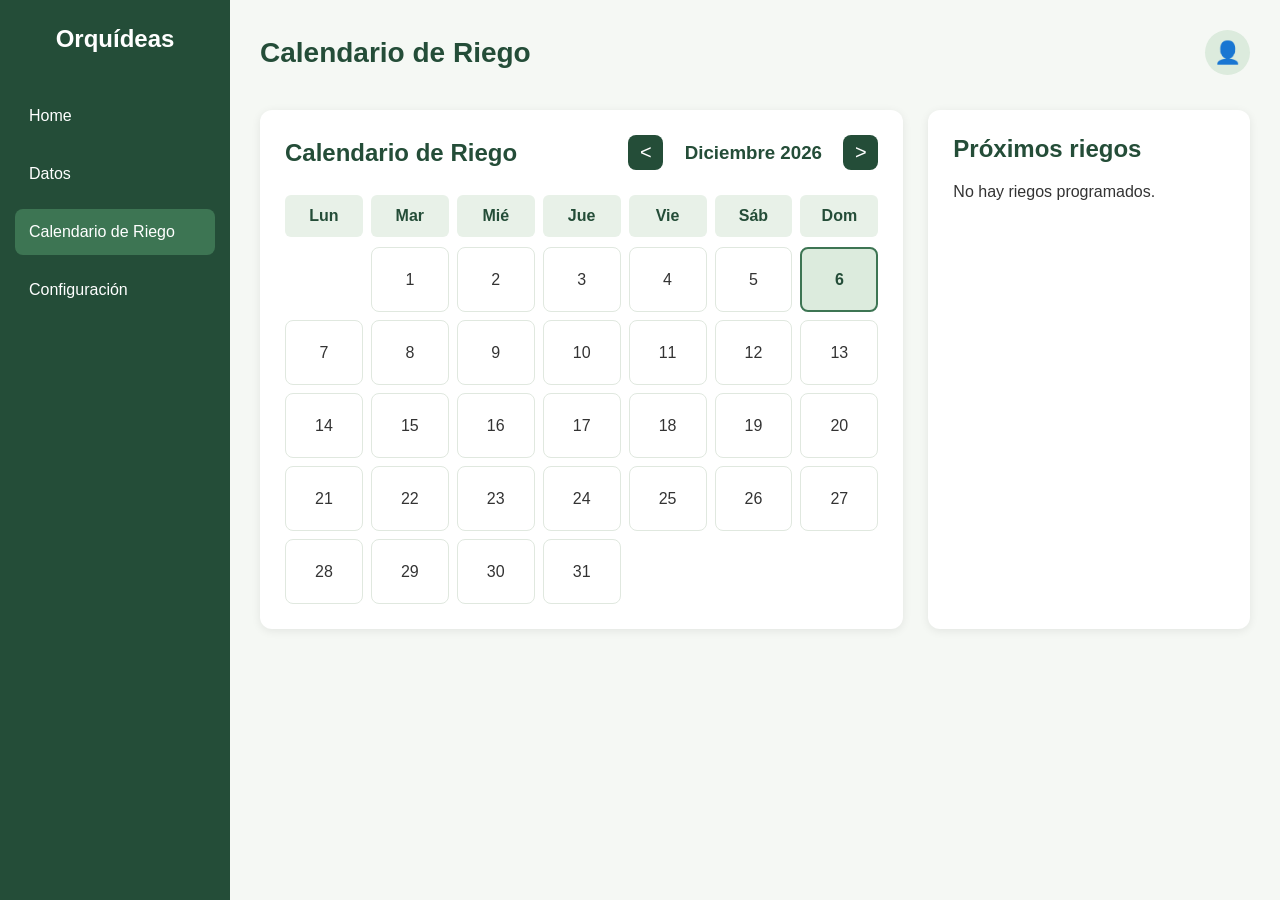
==== index.html @ d7d9ef20 "primera version del calendario de orquideas" ====
<!DOCTYPE html>
<html lang="es">
<head>
    <meta charset="UTF-8">
    <meta name="viewport" content="width=device-width, initial-scale=1.0">

    <title>Calendario de Riego</title>

    <link rel="stylesheet" href="styles.css">
</head>

<body>

    <div class="contenedor">

        <!-- MENU LATERAL -->
        <aside class="menu-lateral">

            <h2>Orquídeas</h2>

            <nav>
                <a href="#">Home</a>
                <a href="#">Datos</a>
                <a href="#" class="activo">Calendario de Riego</a>
                <a href="#">Configuración</a>
            </nav>

        </aside>


        <!-- CONTENIDO PRINCIPAL -->
        <main class="contenido">

            <header class="encabezado">

                <h1>Calendario de Riego</h1>

                <div class="perfil">
                    <span>👤</span>
                </div>

            </header>


            <!-- SECCION DEL CALENDARIO -->
            <section class="contenido-calendario">

                <div class="calendario">

                    <div class="calendario-encabezado">

                        <h2>Calendario de Riego</h2>

                        <div class="navegacion-mes">

                            <button id="mesAnterior">&lt;</button>

                            <h3 id="mesActual"></h3>

                            <button id="mesSiguiente">&gt;</button>

                        </div>

                    </div>


                    <!-- DIAS DE LA SEMANA -->
                    <div class="dias-semana">

                        <div>Lun</div>
                        <div>Mar</div>
                        <div>Mié</div>
                        <div>Jue</div>
                        <div>Vie</div>
                        <div>Sáb</div>
                        <div>Dom</div>

                    </div>


                    <!-- DIAS DEL MES -->
                    <div id="diasCalendario" class="dias-calendario">

                    </div>

                </div>


                <!-- PANEL DE PROXIMOS RIEGOS -->
                <div class="proximos-riegos">

                    <h2>Próximos riegos</h2>

                    <div id="listaRiegos">

                        <p>No hay riegos programados.</p>

                    </div>

                </div>

            </section>


            <!-- VENTANA PARA PROGRAMAR EL RIEGO -->
            <div id="modalRiego" class="modal">

                <div class="modal-contenido">

                    <!-- ENCABEZADO DEL MODAL -->
                    <div class="modal-encabezado">

                        <h2>Programar riego</h2>

                        <button
                            id="cerrarModal"
                            class="cerrar-modal"
                            type="button">
                            &times;
                        </button>

                    </div>


                    <!-- FECHA SELECCIONADA -->
                    <p id="fechaSeleccionada"></p>


                    <!-- SELECCIONAR HORA -->
                    <label for="horaRiego">
                        Seleccionar hora de riego:
                    </label>

                    <input
                        type="time"
                        id="horaRiego"
                    >


                    <!-- BOTONES DEL MODAL -->
                    <div class="modal-botones">

                        <button
                            id="eliminarRiego"
                            class="btn-eliminar"
                            type="button">
                            Eliminar
                        </button>

                        <button
                            id="cancelarRiego"
                            class="btn-cancelar"
                            type="button">
                            Cancelar
                        </button>

                        <button
                            id="guardarRiego"
                            class="btn-guardar"
                            type="button">
                            Guardar riego
                        </button>

                    </div>

                </div>

            </div>

        </main>

    </div>


    <!-- ARCHIVO JAVASCRIPT -->
    <script src="calendario.js"></script>

</body>
</html>
---- styles.css ----
/* =====================================
   CONFIGURACION GENERAL
===================================== */

* {
    margin: 0;
    padding: 0;
    box-sizing: border-box;
}

body {
    font-family: Arial, sans-serif;
    background-color: #f5f8f4;
    color: #333;
}


/* =====================================
   CONTENEDOR PRINCIPAL
===================================== */

.contenedor {
    display: flex;
    min-height: 100vh;
}


/* =====================================
   MENU LATERAL
===================================== */

.menu-lateral {
    width: 230px;
    background-color: #244d38;
    color: white;
    padding: 25px 15px;
    flex-shrink: 0;
}

.menu-lateral h2 {
    text-align: center;
    margin-bottom: 40px;
}

.menu-lateral nav {
    display: flex;
    flex-direction: column;
    gap: 12px;
}

.menu-lateral a {
    text-decoration: none;
    color: white;
    padding: 14px;
    border-radius: 8px;
    transition: 0.3s;
}

.menu-lateral a:hover,
.menu-lateral a.activo {
    background-color: #3d7553;
}


/* =====================================
   CONTENIDO PRINCIPAL
===================================== */

.contenido {
    flex: 1;
    padding: 30px;
    min-width: 0;
}


/* =====================================
   ENCABEZADO
===================================== */

.encabezado {
    display: flex;
    justify-content: space-between;
    align-items: center;
    margin-bottom: 35px;
}

.encabezado h1 {
    color: #244d38;
    font-size: 28px;
}

.perfil {
    width: 45px;
    height: 45px;
    background-color: #dcebdd;
    border-radius: 50%;
    display: flex;
    justify-content: center;
    align-items: center;
    font-size: 22px;
}


/* =====================================
   SECCION DEL CALENDARIO
===================================== */

.contenido-calendario {
    display: grid;
    grid-template-columns: 2fr 1fr;
    gap: 25px;
}

.calendario,
.proximos-riegos {
    background-color: white;
    padding: 25px;
    border-radius: 12px;
    box-shadow: 0 2px 10px rgba(0,0,0,0.08);
    min-height: 300px;
}

.calendario h2,
.proximos-riegos h2 {
    color: #244d38;
    margin-bottom: 20px;
}


/* =====================================
   ENCABEZADO DEL CALENDARIO
===================================== */

.calendario-encabezado {
    display: flex;
    justify-content: space-between;
    align-items: center;
    margin-bottom: 25px;
    flex-wrap: wrap;
    gap: 15px;
}

.calendario-encabezado h2 {
    margin-bottom: 0;
}

.navegacion-mes {
    display: flex;
    align-items: center;
    gap: 15px;
}

.navegacion-mes h3 {
    color: #244d38;
    min-width: 150px;
    text-align: center;
}

.navegacion-mes button {
    width: 35px;
    height: 35px;
    border: none;
    border-radius: 8px;
    background-color: #244d38;
    color: white;
    font-size: 20px;
    cursor: pointer;
    transition: 0.3s;
}

.navegacion-mes button:hover {
    background-color: #3d7553;
}


/* =====================================
   DIAS DE LA SEMANA
===================================== */

.dias-semana {
    display: grid;
    grid-template-columns: repeat(7, 1fr);
    gap: 8px;
    margin-bottom: 10px;
}

.dias-semana div {
    text-align: center;
    padding: 12px 5px;
    font-weight: bold;
    color: #244d38;
    background-color: #e8f1e8;
    border-radius: 6px;
}


/* =====================================
   CUADRICULA DEL CALENDARIO
===================================== */

.dias-calendario {
    display: grid;
    grid-template-columns: repeat(7, 1fr);
    gap: 8px;
}

.dia {
    min-height: 65px;
    display: flex;
    justify-content: center;
    align-items: center;
    border: 1px solid #e0e8df;
    border-radius: 8px;
    background-color: white;
    cursor: pointer;
    transition: 0.2s;
    position: relative;
}

.dia:hover {
    background-color: #e8f1e8;
    border-color: #3d7553;
}

.dia.vacio {
    border: none;
    background-color: transparent;
    cursor: default;
}

.dia.hoy {
    background-color: #dcebdd;
    border: 2px solid #3d7553;
    color: #244d38;
    font-weight: bold;
}


/* =====================================
   VENTANA EMERGENTE (MODAL)
===================================== */

.modal {
    display: none;
    position: fixed;
    z-index: 1000;
    inset: 0;
    background-color: rgba(0, 0, 0, 0.5);
    justify-content: center;
    align-items: center;
    padding: 15px;
}

.modal-contenido {
    background-color: white;
    width: 100%;
    max-width: 420px;
    padding: 25px;
    border-radius: 14px;
    box-shadow: 0 5px 20px rgba(0, 0, 0, 0.2);
}

.modal-encabezado {
    display: flex;
    justify-content: space-between;
    align-items: center;
    margin-bottom: 20px;
}

.modal-encabezado h2 {
    color: #244d38;
    margin-bottom: 0;
}

.cerrar-modal {
    border: none;
    background: none;
    font-size: 28px;
    cursor: pointer;
    color: #555;
}

.modal-contenido p {
    margin-bottom: 20px;
    color: #555;
}

.modal-contenido label {
    display: block;
    margin-bottom: 8px;
    font-weight: bold;
}

.modal-contenido input {
    width: 100%;
    padding: 12px;
    border: 1px solid #ccc;
    border-radius: 8px;
    font-size: 16px;
    margin-bottom: 20px;
}


/* =====================================
   BOTONES DEL MODAL
===================================== */

.modal-botones {
    display: flex;
    justify-content: flex-end;
    gap: 10px;
}

.modal-botones button {
    padding: 11px 16px;
    border: none;
    border-radius: 7px;
    cursor: pointer;
    transition: 0.3s;
}

.btn-cancelar {
    background-color: #eeeeee;
    color: #333;
}

.btn-cancelar:hover {
    background-color: #dddddd;
}

.btn-guardar {
    background-color: #244d38;
    color: white;
}

.btn-guardar:hover {
    background-color: #3d7553;
}


/* =====================================
   DIAS CON RIEGO PROGRAMADO
===================================== */

.dia.programado {
    background-color: #e1f1e3;
    border: 2px solid #3d7553;
    color: #244d38;
    font-weight: bold;
}

.dia.programado::after {
    content: "";
    width: 7px;
    height: 7px;
    background-color: #3d7553;
    border-radius: 50%;
    position: absolute;
    bottom: 6px;
}


/* =====================================
   LISTA DE PROXIMOS RIEGOS
===================================== */

.riego-item {
    padding: 12px;
    margin-bottom: 10px;
    background-color: #e8f1e8;
    border-radius: 8px;
    border-left: 4px solid #3d7553;
}

.riego-item strong {
    display: block;
    color: #244d38;
    margin-bottom: 5px;
}

.riego-item span {
    font-size: 13px;
    color: #555;
}


/* =====================================
   ADAPTACION A PANTALLAS PEQUEÑAS
===================================== */

@media (max-width: 600px) {

    .contenedor {
        flex-direction: column;
    }

    .menu-lateral {
        width: 100%;
    }

    .contenido-calendario {
        grid-template-columns: 1fr;
    }

    .contenido {
        padding: 15px;
    }

    .dia {
        min-height: 45px;
    }

    .dias-semana,
    .dias-calendario {
        gap: 4px;
    }

    .calendario-encabezado {
        flex-direction: column;
        align-items: flex-start;
    }

}
/* BOTON ELIMINAR RIEGO */

.btn-eliminar {
    background-color: #f8dddd;
    color: #a52a2a;
    padding: 11px 16px;
    border: none;
    border-radius: 7px;
    cursor: pointer;
    transition: 0.3s;
}

.btn-eliminar:hover {
    background-color: #edc2c2;
}

/* OCULTAR BOTON CUANDO NO EXISTE UN RIEGO */

.btn-eliminar.oculto {
    display: none;
}
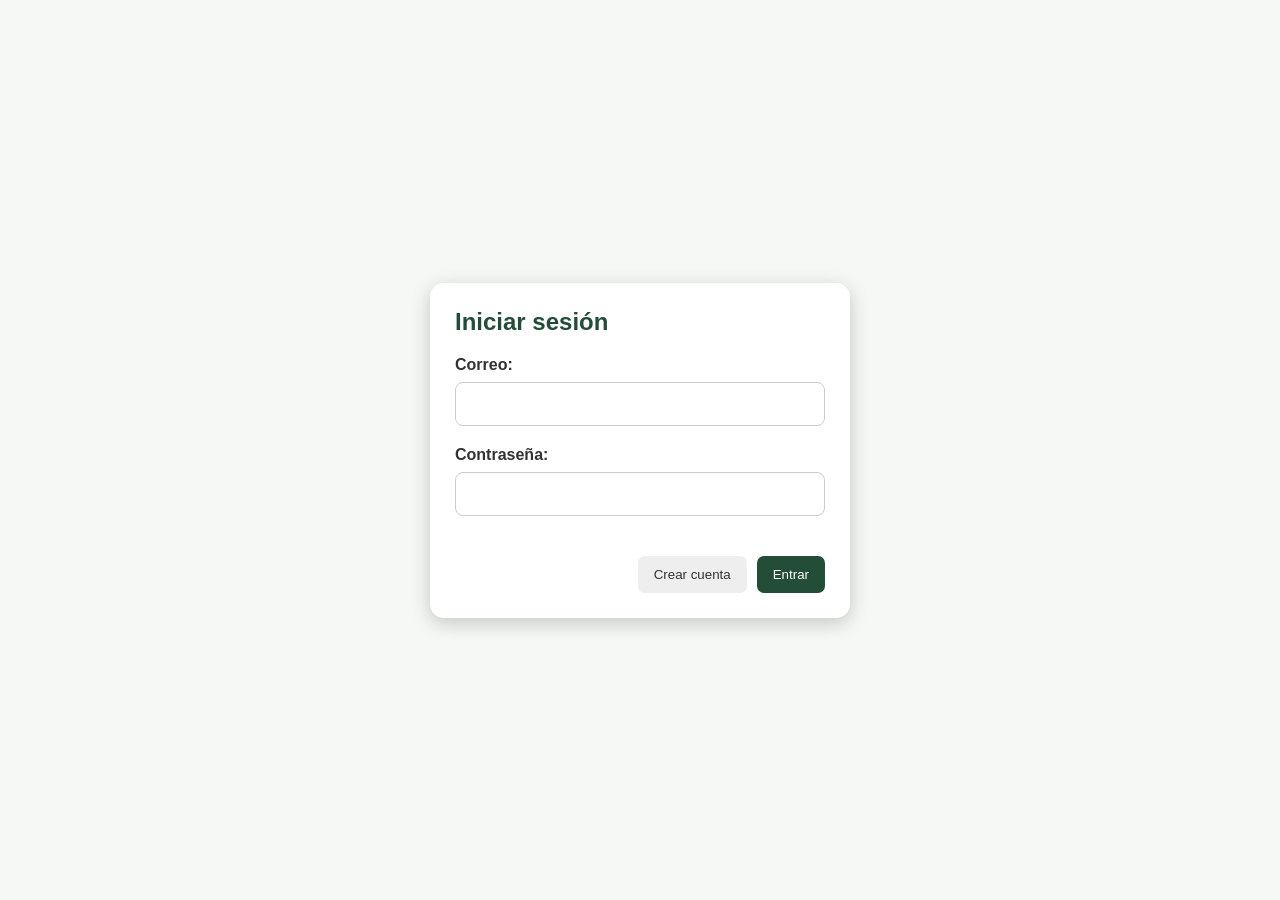
==== commit 444dbab7: "Conecta login, calendario y Home con RiegoBackend - api.js: cliente compartido (token Bearer, errore" ====
--- a/index.html
+++ b/index.html
@@ -20,10 +20,13 @@
             <h2>Orquídeas</h2>
 
             <nav>
-                <a href="#">Home</a>
-                <a href="#">Datos</a>
-                <a href="#" class="activo">Calendario de Riego</a>
-                <a href="#">Configuración</a>
+                 <a href="Home/home.html">Home</a>
+
+                 <a href="Datos/datos.html">Datos</a>
+
+                 <a href="index.html" class="activo">Calendario de Riego</a>
+
+                 <a href="Configuracion/configuracion.html"> Configuración</a>
             </nav>
 
         </aside>
@@ -127,6 +130,10 @@
                     <p id="fechaSeleccionada"></p>
 
 
+                    <!-- RIEGOS YA PROGRAMADOS ESE DIA (clic para editar) -->
+                    <div id="riegosDelDia"></div>
+
+
                     <!-- SELECCIONAR HORA -->
                     <label for="horaRiego">
                         Seleccionar hora de riego:
@@ -174,6 +181,8 @@
 
 
     <!-- ARCHIVO JAVASCRIPT -->
+    <script src="api.js"></script>
+
     <script src="calendario.js"></script>
 
 </body>
--- a/styles.css
+++ b/styles.css
@@ -443,3 +443,16 @@
 .btn-eliminar.oculto {
     display: none;
 }
+
+
+/* =====================================
+   RIEGOS DEL DIA (MODAL)
+===================================== */
+
+#riegosDelDia .riego-item {
+    cursor: pointer;
+}
+
+#riegosDelDia .riego-item.seleccionado {
+    background-color: #c9e2cc;
+}
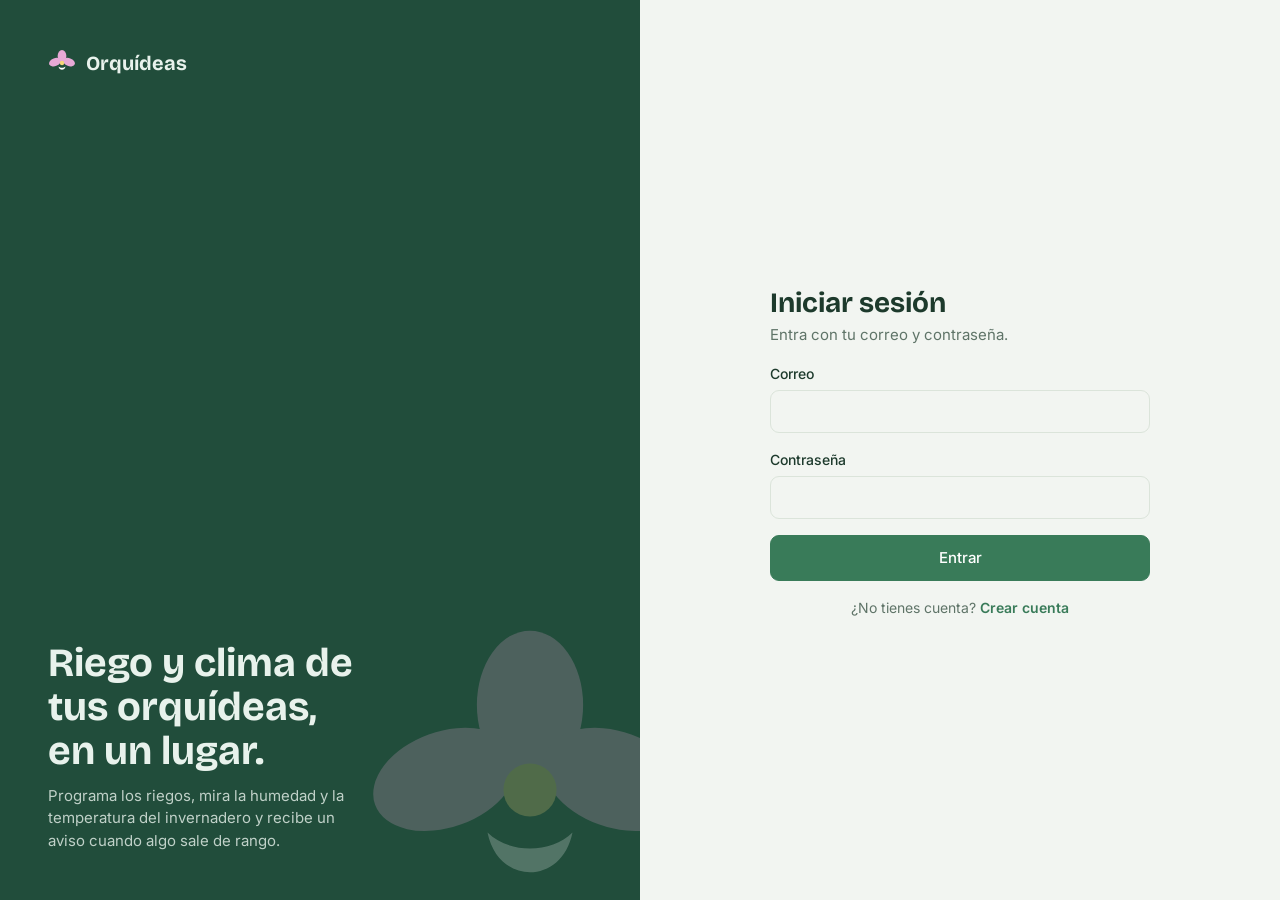
==== commit 0df80034: "104 rondas 1–2: marco visual del rediseño (T01–T07) Sistema visual en styles.css (paleta clara y osc" ====
--- a/index.html
+++ b/index.html
@@ -6,43 +6,59 @@
     <meta name="viewport" content="width=device-width, initial-scale=1.0">
 
     <title>Calendario de Riego</title>
+    <!-- Tipografías del rediseño; sin red, las del sistema (spec 104 FR-1.c) -->
+    <link rel="preconnect" href="https://fonts.googleapis.com">
+    <link rel="preconnect" href="https://fonts.gstatic.com" crossorigin>
+    <link rel="stylesheet" href="https://fonts.googleapis.com/css2?family=Bricolage+Grotesque:wght@500;700&family=Inter:wght@400;500;600&display=swap">
+
 
     <link rel="stylesheet" href="styles.css">
 </head>
 
 <body>
 
-    <div class="contenedor">
-
-        <!-- MENU LATERAL -->
-        <aside class="menu-lateral">
-
-            <h2>Orquídeas</h2>
-
-            <nav>
-                 <a href="Home/home.html">Home</a>
-
-                 <a href="Datos/datos.html">Datos</a>
-
-                 <a href="index.html" class="activo">Calendario de Riego</a>
-
-                 <a href="Configuracion/configuracion.html"> Configuración</a>
+    <div class="app">
+
+        <!-- BARRA LATERAL (spec 104 FR-2) -->
+        <aside class="sidebar">
+
+            <div class="logo">
+                <svg width="26" height="26" viewBox="0 0 32 32" aria-hidden="true">
+                    <g fill="#e7a9d6">
+                        <ellipse cx="16" cy="8" rx="5" ry="7"/>
+                        <ellipse cx="8" cy="15" rx="7" ry="4.5" transform="rotate(-20 8 15)"/>
+                        <ellipse cx="24" cy="15" rx="7" ry="4.5" transform="rotate(20 24 15)"/>
+                    </g>
+                    <path d="M12 20c1 5 7 5 8 0-2 2-6 2-8 0z" fill="#fff"/>
+                    <circle cx="16" cy="16" r="2.5" fill="#f6d77a"/>
+                </svg>
+                <span>Orquídeas</span>
+            </div>
+
+            <nav aria-label="Páginas">
+                <a href="Home/home.html">Home</a>
+                <a href="Datos/datos.html">Datos</a>
+                <a href="index.html" class="activo" aria-current="page">Calendario de Riego</a>
+                <a href="Configuracion/configuracion.html">Configuración</a>
             </nav>
 
+            <button type="button" class="salir">Cerrar sesión</button>
+
         </aside>
 
-
         <!-- CONTENIDO PRINCIPAL -->
-        <main class="contenido">
-
-            <header class="encabezado">
-
-                <h1>Calendario de Riego</h1>
-
-                <div class="perfil">
-                    <span>👤</span>
-                </div>
-
+        <main>
+        <div class="wrap">
+
+            <!-- ENCABEZADO (spec 104 FR-3); la campana la pone notificaciones.js -->
+            <header class="head">
+                <div>
+                    <h1>Calendario de riego</h1>
+                    <p>Programa, edita o elimina los riegos de tus orquídeas</p>
+                </div>
+                <div class="head-tools">
+                    <div class="avatar"><svg width="20" height="20" viewBox="0 0 24 24" fill="none" stroke="currentColor" stroke-width="2" stroke-linecap="round" aria-hidden="true"><circle cx="12" cy="8" r="4"/><path d="M4 21c0-4 4-6 8-6s8 2 8 6"/></svg></div>
+                </div>
             </header>
 
 
@@ -175,6 +191,7 @@
 
             </div>
 
+        </div>
         </main>
 
     </div>
@@ -183,6 +200,8 @@
     <!-- ARCHIVO JAVASCRIPT -->
     <script src="api.js"></script>
 
+    <script src="notificaciones.js"></script>
+
     <script src="calendario.js"></script>
 
 </body>
--- a/styles.css
+++ b/styles.css
@@ -1,6 +1,65 @@
-
-/* =====================================
-   CONFIGURACION GENERAL
+/* =====================================
+   SISTEMA VISUAL DEL REDISEÑO (spec 104)
+   Valores tomados de docs/rediseno-maqueta.html. Cada color es una
+   variable: el tema oscuro solo cambia las variables (FR-1.b).
+===================================== */
+
+:root {
+    --bg: #f2f5f1;
+    --surface: #ffffff;
+    --sunken: #e9efe8;
+    --line: #dbe4da;
+    --fg: #1d3a2c;
+    --muted: #5f7468;
+    --brand: #214d3b;
+    --brand-2: #397b59;
+    --on-brand: #ffffff;
+    --orchid: #a8508f;
+    --orchid-soft: #e7a9d6;
+    --band: rgba(57, 123, 89, 0.12);
+    --scrim: rgba(16, 30, 22, 0.45);
+
+    /* Estados (FR-1.d): verde en rango, rojo alto, azul bajo, ámbar advertencia */
+    --ok-bg: #e0f0e4;   --ok-fg: #276744;
+    --hot-bg: #fde5df;  --hot-fg: #b5412d;
+    --cold-bg: #e1edfa; --cold-fg: #356a9c;
+    --warn-bg: #fff0d9; --warn-fg: #94590f;
+
+    /* Sin las fuentes de Google, la del sistema (FR-1.c) */
+    --font-display: "Bricolage Grotesque", "Segoe UI", system-ui, sans-serif;
+    --font-body: "Inter", system-ui, -apple-system, "Segoe UI", sans-serif;
+    --radius: 14px;
+}
+
+@media (prefers-color-scheme: dark) {
+    :root:not([data-theme="light"]) {
+        --bg: #101a15; --surface: #17241d; --sunken: #1d2d25; --line: #2a3d33;
+        --fg: #e3eee6; --muted: #93a99b;
+        --brand: #0d1611; --brand-2: #5aa57d; --on-brand: #0d1611; --orchid: #d886c2;
+        --band: rgba(90, 165, 125, 0.16); --scrim: rgba(0, 0, 0, 0.6);
+        --ok-bg: #1d3b2a;   --ok-fg: #8fd4a8;
+        --hot-bg: #42221c;  --hot-fg: #f3a08f;
+        --cold-bg: #1c2e42; --cold-fg: #9cc4ec;
+        --warn-bg: #3d2e14; --warn-fg: #f0c27a;
+        color-scheme: dark;
+    }
+}
+
+/* La misma paleta oscura a mano (revisiones en vivo, plan §5) */
+:root[data-theme="dark"] {
+    --bg: #101a15; --surface: #17241d; --sunken: #1d2d25; --line: #2a3d33;
+    --fg: #e3eee6; --muted: #93a99b;
+    --brand: #0d1611; --brand-2: #5aa57d; --on-brand: #0d1611; --orchid: #d886c2;
+    --band: rgba(90, 165, 125, 0.16); --scrim: rgba(0, 0, 0, 0.6);
+    --ok-bg: #1d3b2a;   --ok-fg: #8fd4a8;
+    --hot-bg: #42221c;  --hot-fg: #f3a08f;
+    --cold-bg: #1c2e42; --cold-fg: #9cc4ec;
+    --warn-bg: #3d2e14; --warn-fg: #f0c27a;
+    color-scheme: dark;
+}
+
+/* =====================================
+   BASE
 ===================================== */
 
 * {
@@ -10,97 +69,609 @@
 }
 
 body {
-    font-family: Arial, sans-serif;
-    background-color: #f5f8f4;
-    color: #333;
-}
-
-
-/* =====================================
-   CONTENEDOR PRINCIPAL
-===================================== */
-
-.contenedor {
+    background: var(--bg);
+    color: var(--fg);
+    font-family: var(--font-body);
+    font-size: 15px;
+    line-height: 1.5;
+}
+
+h1, h2, h3 {
+    font-family: var(--font-display);
+    text-wrap: balance;
+}
+
+button, input, select {
+    font: inherit;
+    color: inherit;
+}
+
+[hidden] {
+    display: none !important;
+}
+
+/* Foco del teclado siempre visible (FR-1.f) */
+:focus-visible {
+    outline: 2px solid var(--brand-2);
+    outline-offset: 2px;
+}
+
+/* =====================================
+   MARCO: BARRA LATERAL (FR-2)
+===================================== */
+
+.app {
     display: flex;
     min-height: 100vh;
 }
 
-
-/* =====================================
-   MENU LATERAL
-===================================== */
-
-.menu-lateral {
-    width: 230px;
-    background-color: #244d38;
-    color: white;
-    padding: 25px 15px;
+.sidebar {
+    width: 220px;
     flex-shrink: 0;
-}
-
-.menu-lateral h2 {
-    text-align: center;
-    margin-bottom: 40px;
-}
-
-.menu-lateral nav {
+    background: var(--brand);
+    color: #e8f2ec; /* la barra es oscura en ambos temas */
+    padding: 24px 14px;
     display: flex;
     flex-direction: column;
+    gap: 28px;
+    /* Fija a la ventana: "Cerrar sesión" queda a la vista en páginas largas */
+    position: sticky;
+    top: 0;
+    height: 100vh;
+    overflow-y: auto;
+}
+
+.logo {
+    display: flex;
+    align-items: center;
+    gap: 10px;
+    padding: 0 8px;
+    font-family: var(--font-display);
+    font-weight: 700;
+    font-size: 20px;
+}
+
+.logo svg {
+    flex-shrink: 0;
+}
+
+.sidebar nav {
+    display: flex;
+    flex-direction: column;
+    gap: 4px;
+}
+
+.sidebar a,
+.sidebar .salir {
+    color: inherit;
+    text-decoration: none;
+    padding: 10px 12px;
+    border-radius: 9px;
+    opacity: 0.8;
+    font-weight: 500;
+}
+
+.sidebar a:hover,
+.sidebar .salir:hover {
+    background: rgba(255, 255, 255, 0.08);
+    opacity: 1;
+}
+
+.sidebar a:focus-visible,
+.sidebar .salir:focus-visible {
+    outline-color: #ffffff;
+}
+
+.sidebar a.activo {
+    background: rgba(255, 255, 255, 0.14);
+    opacity: 1;
+    box-shadow: inset 3px 0 0 var(--orchid-soft);
+}
+
+.sidebar .salir {
+    margin-top: auto;
+    border: 0;
+    background: transparent;
+    text-align: left;
+    font-size: 13px;
+    cursor: pointer;
+}
+
+/* =====================================
+   MARCO: CONTENIDO Y ENCABEZADO (FR-3)
+===================================== */
+
+main {
+    flex: 1;
+    min-width: 0;
+    padding: 22px 16px 40px;
+}
+
+.wrap {
+    max-width: 1120px;
+    margin: 0 auto;
+    display: flex;
+    flex-direction: column;
+    gap: 20px;
+}
+
+.head {
+    display: flex;
+    flex-wrap: wrap;
+    align-items: center;
+    justify-content: space-between;
     gap: 12px;
 }
 
-.menu-lateral a {
+.head h1 {
+    font-size: 30px;
+}
+
+.head p {
+    margin-top: 2px;
+    color: var(--muted);
+    font-size: 14px;
+}
+
+.head-tools {
+    display: flex;
+    align-items: center;
+    gap: 10px;
+    position: relative;
+}
+
+.avatar {
+    width: 40px;
+    height: 40px;
+    border-radius: 50%;
+    background: var(--sunken);
+    display: grid;
+    place-items: center;
+    font-weight: 600;
+    color: var(--brand-2);
+}
+
+/* =====================================
+   COMPONENTES (FR-1.a)
+===================================== */
+
+.panel {
+    background: var(--surface);
+    border: 1px solid var(--line);
+    border-radius: var(--radius);
+    padding: 18px;
+    min-width: 0;
+}
+
+.panel-head {
+    display: flex;
+    justify-content: space-between;
+    align-items: baseline;
+    flex-wrap: wrap;
+    gap: 8px;
+    margin-bottom: 12px;
+}
+
+.panel h2 {
+    font-size: 17px;
+}
+
+.panel-head small,
+.panel-head a {
+    color: var(--muted);
+    font-size: 13px;
+}
+
+.panel-head a {
+    color: var(--brand-2);
+    font-weight: 500;
     text-decoration: none;
-    color: white;
-    padding: 14px;
+}
+
+/* Chips de estado: mismos colores en todas las páginas (FR-1.d) */
+.chip {
+    display: inline-flex;
+    align-items: center;
+    gap: 6px;
+    padding: 3px 10px;
+    border-radius: 99px;
+    font-size: 12px;
+    font-weight: 600;
+    white-space: nowrap;
+}
+
+.chip.dot::before {
+    content: "";
+    width: 7px;
+    height: 7px;
+    border-radius: 50%;
+    background: currentColor;
+}
+
+.chip.ok   { background: var(--ok-bg);   color: var(--ok-fg); }
+.chip.hot  { background: var(--hot-bg);  color: var(--hot-fg); }
+.chip.cold { background: var(--cold-bg); color: var(--cold-fg); }
+.chip.warn { background: var(--warn-bg); color: var(--warn-fg); }
+.chip.none { background: var(--sunken);  color: var(--muted); }
+
+.btn {
+    display: inline-flex;
+    align-items: center;
+    gap: 6px;
+    padding: 8px 14px;
+    border: 1px solid var(--line);
+    border-radius: 9px;
+    background: var(--surface);
+    font-size: 14px;
+    font-weight: 500;
+    text-decoration: none;
+    cursor: pointer;
+}
+
+.btn:hover {
+    background: var(--sunken);
+}
+
+.btn.primary {
+    background: var(--brand-2);
+    border-color: var(--brand-2);
+    color: var(--on-brand);
+}
+
+.btn.primary:hover {
+    filter: brightness(1.08);
+}
+
+.btn.danger {
+    color: var(--hot-fg);
+}
+
+.valor {
+    font-family: var(--font-display);
+    font-size: 36px;
+    font-weight: 700;
+    line-height: 1;
+    font-variant-numeric: tabular-nums;
+}
+
+.valor span {
+    margin-left: 2px;
+    font-size: 18px;
+    font-weight: 500;
+    color: var(--muted);
+}
+
+/* Tablas */
+.tabla {
+    max-height: 22rem;
+    overflow: auto;
+    border: 1px solid var(--line);
+    border-radius: 10px;
+}
+
+.tabla table {
+    width: 100%;
+    border-collapse: collapse;
+    font-size: 14px;
+    font-variant-numeric: tabular-nums;
+}
+
+.tabla th {
+    position: sticky;
+    top: 0;
+    padding: 10px 14px;
+    background: var(--sunken);
+    color: var(--muted);
+    text-align: left;
+    font-size: 12px;
+    font-weight: 600;
+    text-transform: uppercase;
+    letter-spacing: 0.05em;
+}
+
+.tabla td {
+    padding: 11px 14px;
+    border-top: 1px solid var(--line);
+    white-space: nowrap;
+}
+
+.tabla tbody tr:hover {
+    background: var(--sunken);
+}
+
+/* Ventanas y formularios */
+dialog {
+    width: min(440px, calc(100vw - 32px));
+    margin: auto;
+    padding: 0;
+    border: 0;
+    border-radius: 16px;
+    background: var(--surface);
+    color: var(--fg);
+    box-shadow: 0 20px 50px rgba(0, 0, 0, 0.25);
+}
+
+dialog::backdrop {
+    background: var(--scrim);
+}
+
+dialog form {
+    display: flex;
+    flex-direction: column;
+    gap: 14px;
+    padding: 22px;
+}
+
+.dlg-head {
+    display: flex;
+    justify-content: space-between;
+    align-items: start;
+    gap: 8px;
+}
+
+.dlg-head h2 {
+    font-size: 20px;
+}
+
+.dlg-head p {
+    color: var(--muted);
+    font-size: 14px;
+}
+
+.cerrar {
+    border: 0;
+    background: transparent;
+    color: var(--muted);
+    font-size: 24px;
+    line-height: 1;
+    cursor: pointer;
+}
+
+.field {
+    display: flex;
+    flex-direction: column;
+    gap: 6px;
+    font-size: 14px;
+    font-weight: 500;
+}
+
+.field input,
+.field select {
+    padding: 10px 12px;
+    border: 1px solid var(--line);
+    border-radius: 9px;
+    background: var(--bg);
+    font-weight: 400;
+}
+
+.dlg-foot {
+    display: flex;
+    flex-wrap: wrap;
+    justify-content: flex-end;
+    gap: 8px;
+}
+
+.dlg-foot .danger {
+    margin-right: auto;
+}
+
+.ayuda {
+    font-size: 12px;
+    color: var(--muted);
+}
+
+@media (prefers-reduced-motion: reduce) {
+    * {
+        transition: none !important;
+    }
+}
+
+/* =====================================
+   MARCO: CAMPANA Y LISTA DE AVISOS (spec 103, 104 FR-4)
+===================================== */
+
+.icon-btn {
+    position: relative;
+    width: 40px;
+    height: 40px;
+    border: 1px solid var(--line);
+    border-radius: 50%;
+    background: var(--surface);
+    display: grid;
+    place-items: center;
+    cursor: pointer;
+}
+
+.icon-btn .count {
+    position: absolute;
+    top: -4px;
+    right: -4px;
+    min-width: 18px;
+    height: 18px;
+    padding: 0 5px;
+    border-radius: 99px;
+    background: var(--orchid);
+    color: #ffffff;
+    font-size: 11px;
+    font-weight: 600;
+    display: grid;
+    place-items: center;
+}
+
+.avisos {
+    position: absolute;
+    top: 48px;
+    right: 0;
+    z-index: 20;
+    width: min(340px, calc(100vw - 32px));
+    max-height: 70vh;
+    overflow-y: auto;
+    border: 1px solid var(--line);
+    border-radius: var(--radius);
+    background: var(--surface);
+    box-shadow: 0 12px 32px rgba(0, 0, 0, 0.14);
+}
+
+.avisos header {
+    padding: 12px 16px;
+    border-bottom: 1px solid var(--line);
+    font-weight: 600;
+}
+
+.permiso-avisos:not(:empty),
+.mensaje-avisos {
+    padding: 10px 16px;
+    border-bottom: 1px solid var(--line);
+    font-size: 13px;
+    color: var(--muted);
+}
+
+.mensaje-avisos {
+    color: var(--hot-fg);
+}
+
+.boton-permiso {
+    padding: 6px 12px;
+    border: 0;
     border-radius: 8px;
-    transition: 0.3s;
-}
-
-.menu-lateral a:hover,
-.menu-lateral a.activo {
-    background-color: #3d7553;
-}
-
-
-/* =====================================
-   CONTENIDO PRINCIPAL
-===================================== */
-
-.contenido {
-    flex: 1;
-    padding: 30px;
-    min-width: 0;
-}
-
-
-/* =====================================
-   ENCABEZADO
-===================================== */
-
-.encabezado {
+    background: var(--brand-2);
+    color: var(--on-brand);
+    font-size: 13px;
+    cursor: pointer;
+}
+
+.lista-avisos {
+    list-style: none;
+}
+
+.sin-avisos {
+    padding: 14px 16px;
+    font-size: 13px;
+    color: var(--muted);
+}
+
+.avisos .aviso {
+    display: grid;
+    grid-template-columns: 8px 1fr;
+    gap: 4px 10px;
+    width: 100%;
+    padding: 12px 16px;
+    border: 0;
+    border-bottom: 1px solid var(--line);
+    background: none;
+    text-align: left;
+    font-size: 14px;
+}
+
+.avisos button.aviso {
+    cursor: pointer;
+}
+
+.avisos button.aviso:hover {
+    background: var(--sunken);
+}
+
+.avisos button.aviso:focus-visible {
+    outline-offset: -2px;
+}
+
+.avisos .pip {
+    width: 8px;
+    height: 8px;
+    margin-top: 6px;
+    border-radius: 50%;
+    background: var(--orchid);
+}
+
+.avisos .leido .pip {
+    background: transparent;
+}
+
+.avisos .tipo {
     display: flex;
     justify-content: space-between;
-    align-items: center;
-    margin-bottom: 35px;
-}
-
-.encabezado h1 {
-    color: #244d38;
-    font-size: 28px;
-}
-
-.perfil {
-    width: 45px;
-    height: 45px;
-    background-color: #dcebdd;
-    border-radius: 50%;
-    display: flex;
-    justify-content: center;
-    align-items: center;
-    font-size: 22px;
-}
-
+    gap: 8px;
+    font-size: 12px;
+    color: var(--muted);
+}
+
+.avisos .msg {
+    grid-column: 2;
+}
+
+.avisos .leido .msg {
+    color: var(--muted);
+}
+
+.avisos .nuevo {
+    color: var(--orchid);
+    font-weight: 600;
+}
+
+/* =====================================
+   MARCO EN PANTALLAS ANGOSTAS (FR-2.e)
+   La barra pasa a una franja sobre el contenido: logo y "Cerrar sesión"
+   arriba, los enlaces debajo con scroll propio (D4: salir siempre visible).
+===================================== */
+
+@media (max-width: 640px) {
+
+    .app {
+        flex-direction: column;
+    }
+
+    .sidebar {
+        position: static;
+        width: 100%;
+        height: auto;
+        overflow: visible;
+        flex-direction: row;
+        flex-wrap: wrap;
+        align-items: center;
+        justify-content: space-between;
+        gap: 8px;
+        padding: 12px 16px;
+    }
+
+    .logo {
+        padding: 0;
+        font-size: 18px;
+    }
+
+    .sidebar .salir {
+        margin-top: 0;
+        padding: 8px 10px;
+    }
+
+    .sidebar nav {
+        order: 3;
+        width: 100%;
+        flex-direction: row;
+        gap: 2px;
+        overflow-x: auto;
+    }
+
+    .sidebar a {
+        padding: 8px 10px;
+        font-size: 13px;
+        white-space: nowrap;
+    }
+
+    .sidebar a.activo {
+        box-shadow: inset 0 -2px 0 var(--orchid-soft);
+    }
+
+    .head h1 {
+        font-size: 24px;
+    }
+}
+
+
+/* =====================================
+   CONTENIDO DE ANTES (hasta 105)
+   El calendario conserva sus reglas, ya con las variables del sistema;
+   105 las reemplaza (plan D7).
+===================================== */
 
 /* =====================================
    SECCION DEL CALENDARIO
@@ -114,7 +685,7 @@
 
 .calendario,
 .proximos-riegos {
-    background-color: white;
+    background-color: var(--surface);
     padding: 25px;
     border-radius: 12px;
     box-shadow: 0 2px 10px rgba(0,0,0,0.08);
@@ -123,10 +694,9 @@
 
 .calendario h2,
 .proximos-riegos h2 {
-    color: #244d38;
+    color: var(--fg);
     margin-bottom: 20px;
 }
-
 
 /* =====================================
    ENCABEZADO DEL CALENDARIO
@@ -152,7 +722,7 @@
 }
 
 .navegacion-mes h3 {
-    color: #244d38;
+    color: var(--fg);
     min-width: 150px;
     text-align: center;
 }
@@ -162,17 +732,16 @@
     height: 35px;
     border: none;
     border-radius: 8px;
-    background-color: #244d38;
-    color: white;
+    background-color: var(--brand-2);
+    color: var(--on-brand);
     font-size: 20px;
     cursor: pointer;
     transition: 0.3s;
 }
 
 .navegacion-mes button:hover {
-    background-color: #3d7553;
-}
-
+    background-color: var(--brand-2);
+}
 
 /* =====================================
    DIAS DE LA SEMANA
@@ -189,11 +758,10 @@
     text-align: center;
     padding: 12px 5px;
     font-weight: bold;
-    color: #244d38;
-    background-color: #e8f1e8;
+    color: var(--fg);
+    background-color: var(--sunken);
     border-radius: 6px;
 }
-
 
 /* =====================================
    CUADRICULA DEL CALENDARIO
@@ -210,17 +778,17 @@
     display: flex;
     justify-content: center;
     align-items: center;
-    border: 1px solid #e0e8df;
+    border: 1px solid var(--line);
     border-radius: 8px;
-    background-color: white;
+    background-color: var(--surface);
     cursor: pointer;
     transition: 0.2s;
     position: relative;
 }
 
 .dia:hover {
-    background-color: #e8f1e8;
-    border-color: #3d7553;
+    background-color: var(--sunken);
+    border-color: var(--brand-2);
 }
 
 .dia.vacio {
@@ -230,12 +798,11 @@
 }
 
 .dia.hoy {
-    background-color: #dcebdd;
-    border: 2px solid #3d7553;
-    color: #244d38;
+    background-color: var(--sunken);
+    border: 2px solid var(--brand-2);
+    color: var(--fg);
     font-weight: bold;
 }
-
 
 /* =====================================
    VENTANA EMERGENTE (MODAL)
@@ -253,7 +820,7 @@
 }
 
 .modal-contenido {
-    background-color: white;
+    background-color: var(--surface);
     width: 100%;
     max-width: 420px;
     padding: 25px;
@@ -269,7 +836,7 @@
 }
 
 .modal-encabezado h2 {
-    color: #244d38;
+    color: var(--fg);
     margin-bottom: 0;
 }
 
@@ -278,12 +845,12 @@
     background: none;
     font-size: 28px;
     cursor: pointer;
-    color: #555;
+    color: var(--muted);
 }
 
 .modal-contenido p {
     margin-bottom: 20px;
-    color: #555;
+    color: var(--muted);
 }
 
 .modal-contenido label {
@@ -295,12 +862,11 @@
 .modal-contenido input {
     width: 100%;
     padding: 12px;
-    border: 1px solid #ccc;
+    border: 1px solid var(--line);
     border-radius: 8px;
     font-size: 16px;
     margin-bottom: 20px;
 }
-
 
 /* =====================================
    BOTONES DEL MODAL
@@ -321,32 +887,31 @@
 }
 
 .btn-cancelar {
-    background-color: #eeeeee;
-    color: #333;
+    background-color: var(--sunken);
+    color: var(--fg);
 }
 
 .btn-cancelar:hover {
-    background-color: #dddddd;
+    background-color: var(--sunken);
 }
 
 .btn-guardar {
-    background-color: #244d38;
-    color: white;
+    background-color: var(--brand-2);
+    color: var(--on-brand);
 }
 
 .btn-guardar:hover {
-    background-color: #3d7553;
-}
-
+    background-color: var(--brand-2);
+}
 
 /* =====================================
    DIAS CON RIEGO PROGRAMADO
 ===================================== */
 
 .dia.programado {
-    background-color: #e1f1e3;
-    border: 2px solid #3d7553;
-    color: #244d38;
+    background-color: var(--ok-bg);
+    border: 2px solid var(--brand-2);
+    color: var(--fg);
     font-weight: bold;
 }
 
@@ -354,13 +919,12 @@
     content: "";
     width: 7px;
     height: 7px;
-    background-color: #3d7553;
+    background-color: var(--brand-2);
     border-radius: 50%;
     position: absolute;
     bottom: 6px;
 }
 
-
 /* =====================================
    LISTA DE PROXIMOS RIEGOS
 ===================================== */
@@ -368,43 +932,30 @@
 .riego-item {
     padding: 12px;
     margin-bottom: 10px;
-    background-color: #e8f1e8;
+    background-color: var(--sunken);
     border-radius: 8px;
-    border-left: 4px solid #3d7553;
+    border-left: 4px solid var(--brand-2);
 }
 
 .riego-item strong {
     display: block;
-    color: #244d38;
+    color: var(--fg);
     margin-bottom: 5px;
 }
 
 .riego-item span {
     font-size: 13px;
-    color: #555;
-}
-
+    color: var(--muted);
+}
 
 /* =====================================
    ADAPTACION A PANTALLAS PEQUEÑAS
 ===================================== */
 
 @media (max-width: 600px) {
-
-    .contenedor {
-        flex-direction: column;
-    }
-
-    .menu-lateral {
-        width: 100%;
-    }
 
     .contenido-calendario {
         grid-template-columns: 1fr;
-    }
-
-    .contenido {
-        padding: 15px;
     }
 
     .dia {
@@ -425,8 +976,8 @@
 /* BOTON ELIMINAR RIEGO */
 
 .btn-eliminar {
-    background-color: #f8dddd;
-    color: #a52a2a;
+    background-color: var(--hot-bg);
+    color: var(--hot-fg);
     padding: 11px 16px;
     border: none;
     border-radius: 7px;
@@ -435,7 +986,7 @@
 }
 
 .btn-eliminar:hover {
-    background-color: #edc2c2;
+    background-color: var(--hot-bg);
 }
 
 /* OCULTAR BOTON CUANDO NO EXISTE UN RIEGO */
@@ -444,7 +995,6 @@
     display: none;
 }
 
-
 /* =====================================
    RIEGOS DEL DIA (MODAL)
 ===================================== */
@@ -454,5 +1004,5 @@
 }
 
 #riegosDelDia .riego-item.seleccionado {
-    background-color: #c9e2cc;
-}
+    background-color: var(--ok-bg);
+}
